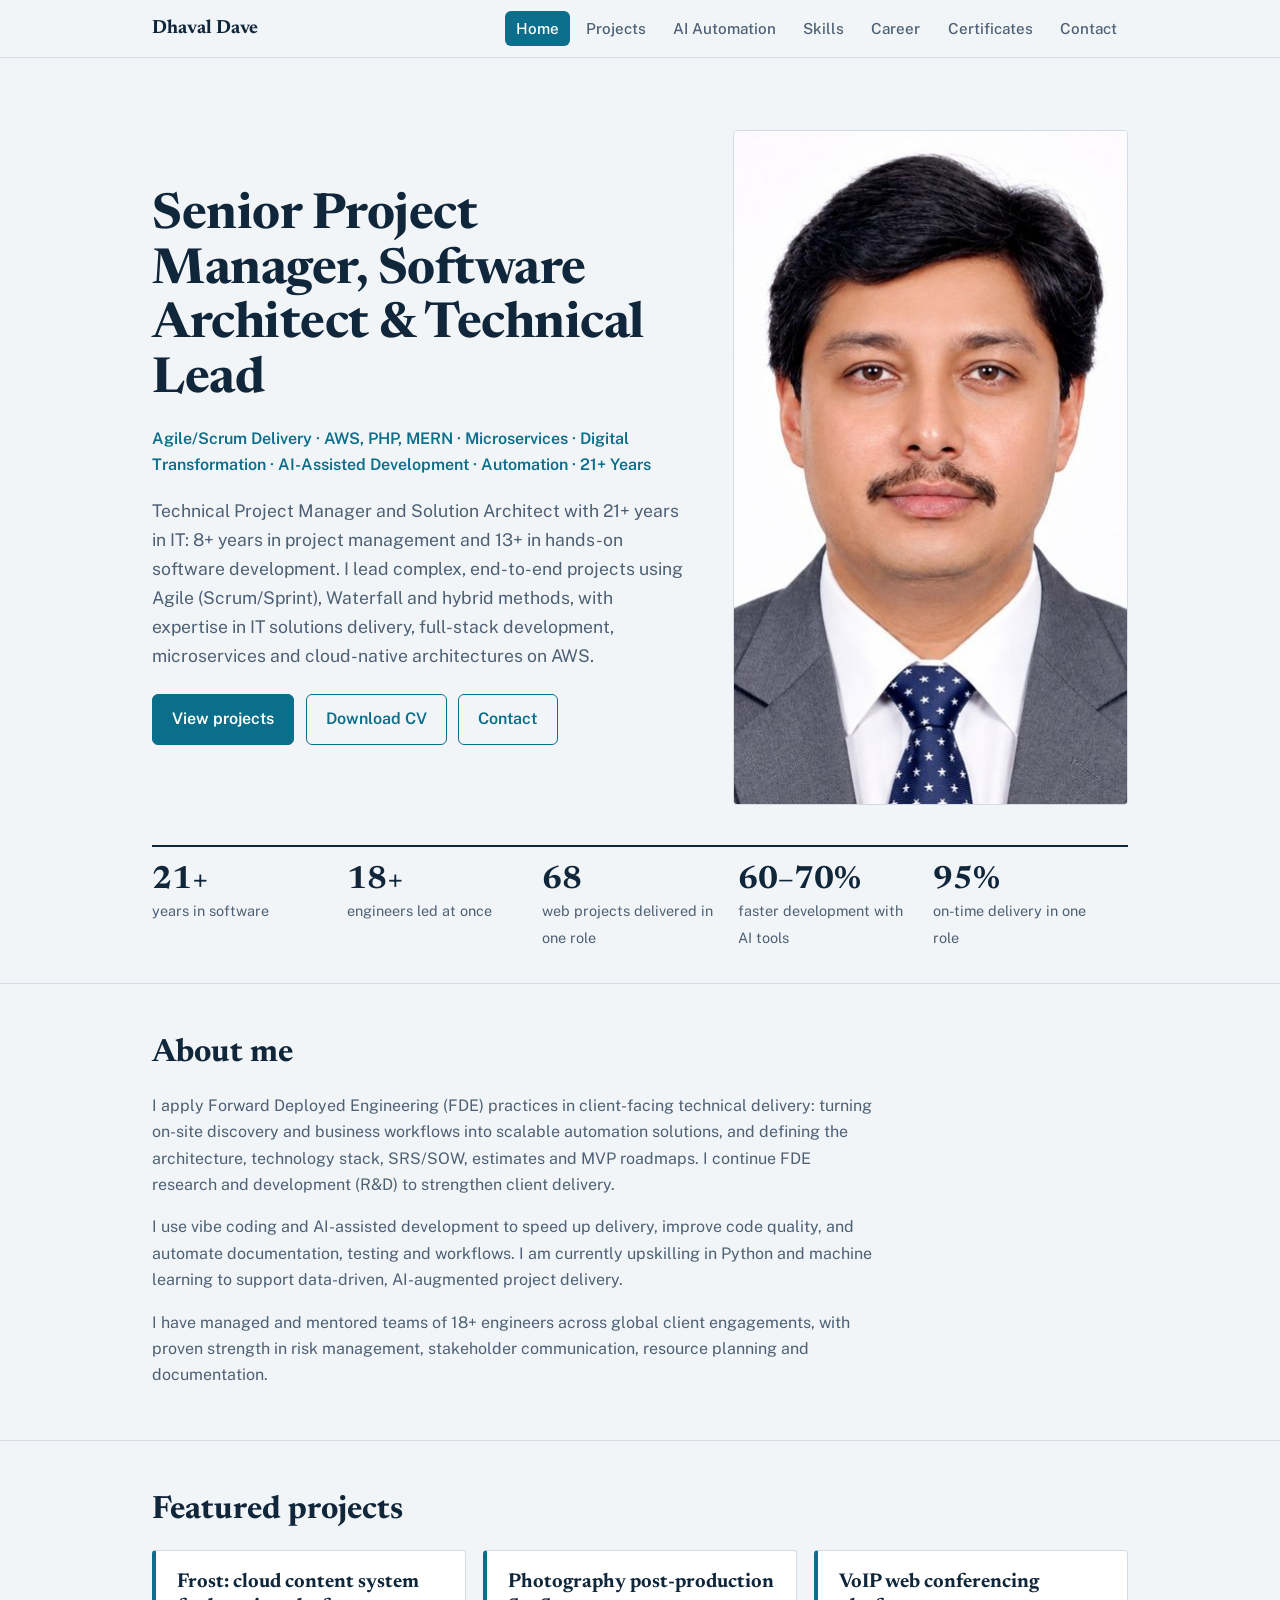
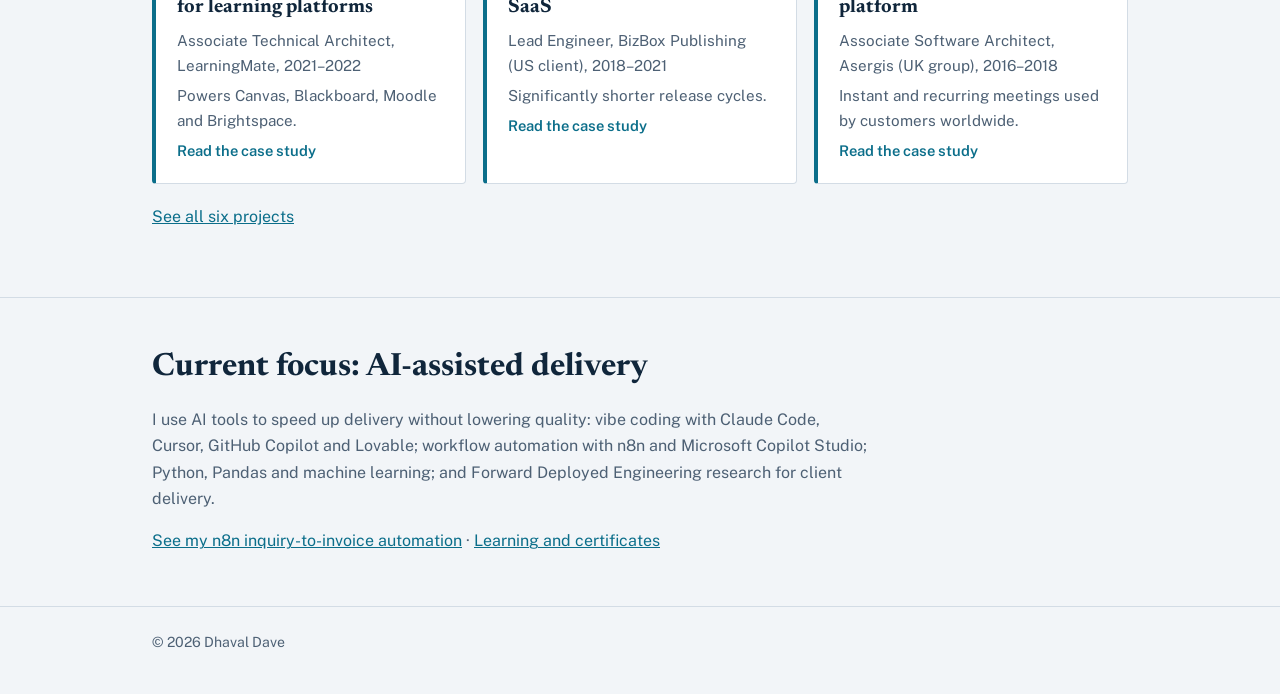
==== index.html @ f2d5f471 "Updated Certificate link" ====
<!DOCTYPE html>
<html lang="en"><head><meta charset="utf-8"><meta name="viewport" content="width=device-width, initial-scale=1">
<title>Senior Project Manager, Software Architect &amp; Technical Lead | Dhaval Dave</title><meta name="description" content="Dhaval Dave: Technical Project Manager and Solution Architect, 21+ years.">
<link rel="preconnect" href="https://fonts.googleapis.com"><link rel="preconnect" href="https://fonts.gstatic.com" crossorigin>
<link href="https://fonts.googleapis.com/css2?family=Newsreader:opsz,wght@6..72,500;6..72,700&family=Public+Sans:wght@400;500;600&display=swap" rel="stylesheet">
<link rel="stylesheet" href="style.css"></head><body>
<header class="top"><div class="wrap"><a class="brand" href="index.html">Dhaval Dave</a><nav aria-label="Main"><a href="index.html" aria-current="page">Home</a><a href="projects.html">Projects</a><a href="automation.html">AI Automation</a><a href="skills.html">Skills</a><a href="career.html">Career</a><a href="certificates.html">Certificates</a><a href="contact.html">Contact</a></nav></div></header>
<main><div class="wrap"><div class="hero"><div>
<h1>Senior Project Manager, Software Architect &amp; Technical Lead</h1>
<p class="tagline">Agile/Scrum Delivery · AWS, PHP, MERN · Microservices · Digital Transformation · AI-Assisted Development · Automation · 21+ Years</p>
<p class="lead">Technical Project Manager and Solution Architect with 21+ years in IT: 8+ years in project management and 13+ in hands-on software development. I lead complex, end-to-end projects using Agile (Scrum/Sprint), Waterfall and hybrid methods, with expertise in IT solutions delivery, full-stack development, microservices and cloud-native architectures on AWS.</p>
<div class="btns"><a class="btn primary" href="projects.html">View projects</a><a class="btn" href="Dhaval_Dave_21_exp_new.pdf" download>Download CV</a><a class="btn" href="contact.html">Contact</a></div></div>
<img class="photo" src="photo.jpg" alt="Portrait of Dhaval Dave in a grey suit and blue tie" width="900" height="675"></div>
<div class="ledger" aria-label="Career numbers"><div><b>21+</b><span>years in software</span></div><div><b>18+</b><span>engineers led at once</span></div><div><b>68</b><span>web projects delivered in one role</span></div><div><b>60–70%</b><span>faster development with AI tools</span></div><div><b>95%</b><span>on-time delivery in one role</span></div></div></div>
<section><div class="wrap"><h2>About me</h2><div class="detail">
<p>I apply Forward Deployed Engineering (FDE) practices in client-facing technical delivery: turning on-site discovery and business workflows into scalable automation solutions, and defining the architecture, technology stack, SRS/SOW, estimates and MVP roadmaps. I continue FDE research and development (R&amp;D) to strengthen client delivery.</p>
<p style="margin-top:1rem">I use vibe coding and AI-assisted development to speed up delivery, improve code quality, and automate documentation, testing and workflows. I am currently upskilling in Python and machine learning to support data-driven, AI-augmented project delivery.</p>
<p style="margin-top:1rem">I have managed and mentored teams of 18+ engineers across global client engagements, with proven strength in risk management, stakeholder communication, resource planning and documentation.</p>
</div></div></section>
<section><div class="wrap"><h2>Featured projects</h2><div class="cases"><a class="card" href="project-frost.html"><h3>Frost: cloud content system for learning platforms</h3><p>Associate Technical Architect, LearningMate, 2021–2022</p><p>Powers Canvas, Blackboard, Moodle and Brightspace.</p><span class="more">Read the case study</span></a><a class="card" href="project-photo-saas.html"><h3>Photography post-production SaaS</h3><p>Lead Engineer, BizBox Publishing (US client), 2018–2021</p><p>Significantly shorter release cycles.</p><span class="more">Read the case study</span></a><a class="card" href="project-voip.html"><h3>VoIP web conferencing platform</h3><p>Associate Software Architect, Asergis (UK group), 2016–2018</p><p>Instant and recurring meetings used by customers worldwide.</p><span class="more">Read the case study</span></a></div><p style="margin-top:1.2rem"><a href="projects.html">See all six projects</a></p></div></section>
<section><div class="wrap"><h2>Current focus: AI-assisted delivery</h2><div class="detail"><p style="margin:0">I use AI tools to speed up delivery without lowering quality: vibe coding with Claude Code, Cursor, GitHub Copilot and Lovable; workflow automation with n8n and Microsoft Copilot Studio; Python, Pandas and machine learning; and Forward Deployed Engineering research for client delivery.</p><p style="margin:1rem 0 0"><a href="automation.html">See my n8n inquiry-to-invoice automation</a> · <a href="certificates.html">Learning and certificates</a></p></div></div></section></main>
<footer><div class="wrap">© 2026 Dhaval Dave</div></footer></body></html>
---- style.css ----
:root{--bg:#f2f5f8;--surface:#fff;--ink:#10263b;--muted:#4d6074;--line:#d3dce5;--accent:#0b6e8a;--accent-ink:#fff;
--serif:"Newsreader",Georgia,"Times New Roman",serif;--sans:"Public Sans",system-ui,-apple-system,"Segoe UI",Roboto,sans-serif;color-scheme:light}
@media (prefers-color-scheme:dark){:root{--bg:#0d1a27;--surface:#142536;--ink:#e8eef4;--muted:#9bb0c3;--line:#243a50;--accent:#5cc4de;--accent-ink:#06202b;color-scheme:dark}}
*{box-sizing:border-box}html{scroll-behavior:smooth}
body{margin:0;background:var(--bg);color:var(--ink);font:400 1rem/1.65 var(--sans);-webkit-text-size-adjust:100%}
a{color:var(--accent)}:focus-visible{outline:3px solid var(--accent);outline-offset:3px;border-radius:4px}
.wrap{max-width:1040px;margin:0 auto;padding:0 clamp(1.1rem,4vw,2rem)}
header.top{position:sticky;top:0;z-index:5;background:var(--bg);border-bottom:1px solid var(--line)}
header.top .wrap{display:flex;align-items:center;justify-content:space-between;gap:.6rem 1.5rem;flex-wrap:wrap;padding-top:.7rem;padding-bottom:.7rem}
.brand{font:700 1.2rem var(--serif);color:var(--ink);text-decoration:none}
nav{display:flex;gap:.2rem .3rem;flex-wrap:wrap}
nav a{color:var(--muted);text-decoration:none;font-weight:500;font-size:.95rem;padding:.3rem .7rem;border-radius:6px}
nav a:hover{color:var(--ink)}nav a[aria-current="page"]{background:var(--accent);color:var(--accent-ink)}
.hero{display:grid;grid-template-columns:1.35fr 1fr;gap:clamp(1.5rem,4vw,3rem);align-items:center;padding:clamp(2rem,6vw,4.5rem) 0 clamp(1.5rem,4vw,2.5rem)}
.hero h1{font:700 clamp(1.9rem,4.4vw,3.1rem)/1.1 var(--serif);margin:0 0 1.1rem;letter-spacing:-.01em}
.lead{font-size:1.1rem;color:var(--muted);max-width:60ch;margin:0 0 1.5rem}
.photo{width:100%;aspect-ratio:4/5;object-fit:cover;object-position:50% 12%;border-radius:4px;border:1px solid var(--line);display:block}
.btns{display:flex;flex-wrap:wrap;gap:.7rem}
.btn{display:inline-block;padding:.7rem 1.2rem;border-radius:6px;border:1.5px solid var(--accent);color:var(--accent);text-decoration:none;font-weight:600}
.btn.primary{background:var(--accent);color:var(--accent-ink)}
.ledger{display:grid;grid-template-columns:repeat(auto-fit,minmax(150px,1fr));border-top:2px solid var(--ink);margin-bottom:1rem}
.ledger div{padding:1rem 1rem 1rem 0}.ledger b{display:block;font:700 2rem/1.1 var(--serif)}.ledger span{font-size:.9rem;color:var(--muted)}
section,.page{padding:clamp(2rem,5vw,3.2rem) 0}section{border-top:1px solid var(--line)}
h1.pt{font:700 clamp(2rem,5vw,3rem)/1.1 var(--serif);margin:0 0 .6rem}
h2{font:700 clamp(1.5rem,3.5vw,2rem)/1.15 var(--serif);margin:0 0 1.3rem}
h3{font:700 1.25rem/1.25 var(--serif);margin:0 0 .5rem}
.cases{display:grid;grid-template-columns:repeat(auto-fit,minmax(min(100%,300px),1fr));gap:1.1rem}
.card{display:block;background:var(--surface);border:1px solid var(--line);border-left:4px solid var(--accent);border-radius:4px;padding:1.2rem 1.3rem;color:var(--ink);text-decoration:none}
.card:hover h3{text-decoration:underline}.card p{margin:.3rem 0;color:var(--muted);font-size:.95rem}.card .more{color:var(--accent);font-weight:600;font-size:.92rem}
.meta{font-size:.9rem;color:var(--muted);margin:0 0 1rem}
.detail{max-width:72ch}.detail h2{font-size:1.2rem;margin:1.6rem 0 .4rem}.detail p,.detail ul{margin:0;color:var(--muted)}.detail ul{padding-left:1.2rem}
.crumb{font-size:.92rem;margin-bottom:1rem}
.pn{display:flex;justify-content:space-between;gap:1rem;flex-wrap:wrap;margin-top:2.5rem;padding-top:1.2rem;border-top:1px solid var(--line)}
.skills{display:grid;grid-template-columns:repeat(auto-fit,minmax(min(100%,260px),1fr));gap:1.2rem}
.skills .card h3{font:600 1.05rem var(--sans)}
.rail{list-style:none;margin:0;padding:0 0 0 1.2rem;border-left:2px solid var(--line)}
.rail li{position:relative;padding:0 0 1.6rem 1.2rem}.rail li::before{content:"";position:absolute;left:-1.72rem;top:.5rem;width:.75rem;height:.75rem;border-radius:50%;background:var(--accent)}
.rail .yr{font-weight:600;color:var(--accent);font-size:.9rem}.rail strong{display:block;font-size:1.05rem}.rail .co{color:var(--muted);font-size:.93rem}
.rail ul{margin:.4rem 0 0;padding-left:1.1rem;color:var(--muted);font-size:.95rem;max-width:70ch}
.big{font:700 clamp(1.3rem,4vw,2rem) var(--serif);word-break:break-all}
footer{padding:1.5rem 0 2.5rem;color:var(--muted);font-size:.88rem;border-top:1px solid var(--line)}
@media (max-width:760px){.hero{grid-template-columns:1fr}.photo{max-width:340px;order:-1}}
@media (prefers-reduced-motion:reduce){html{scroll-behavior:auto}}

.diagram{overflow-x:auto;background:var(--surface);border:1px solid var(--line);border-radius:4px;padding:1rem;margin:.4rem 0 .4rem}
.diagram svg{display:block;width:100%;height:auto}
.tagline{font-weight:600;color:var(--accent);margin:0 0 1.1rem;max-width:60ch}
.cert img{width:100%;height:auto;display:block;border:1px solid var(--line);border-radius:4px;margin-bottom:.8rem}
.plain{max-width:72ch;padding-left:1.2rem;color:var(--muted)}.plain li{margin:.45rem 0}.plain strong{color:var(--ink)}
.cap{font-size:.88rem;color:var(--muted);margin:.4rem 0 0}
.steps{display:grid;grid-template-columns:repeat(auto-fit,minmax(min(100%,250px),1fr));gap:1rem;margin-bottom:1rem}
.step{max-width:72ch;padding:1.6rem 0;border-top:1px solid var(--line)}.step h2{margin-bottom:.5rem}.step p,.step ul{margin:.3rem 0;color:var(--muted)}.step ul{padding-left:1.2rem}
.tag{display:inline-block;font-size:.8rem;font-weight:600;color:var(--accent);border:1px solid var(--accent);border-radius:99px;padding:.05rem .6rem;margin:0 .3rem .3rem 0}
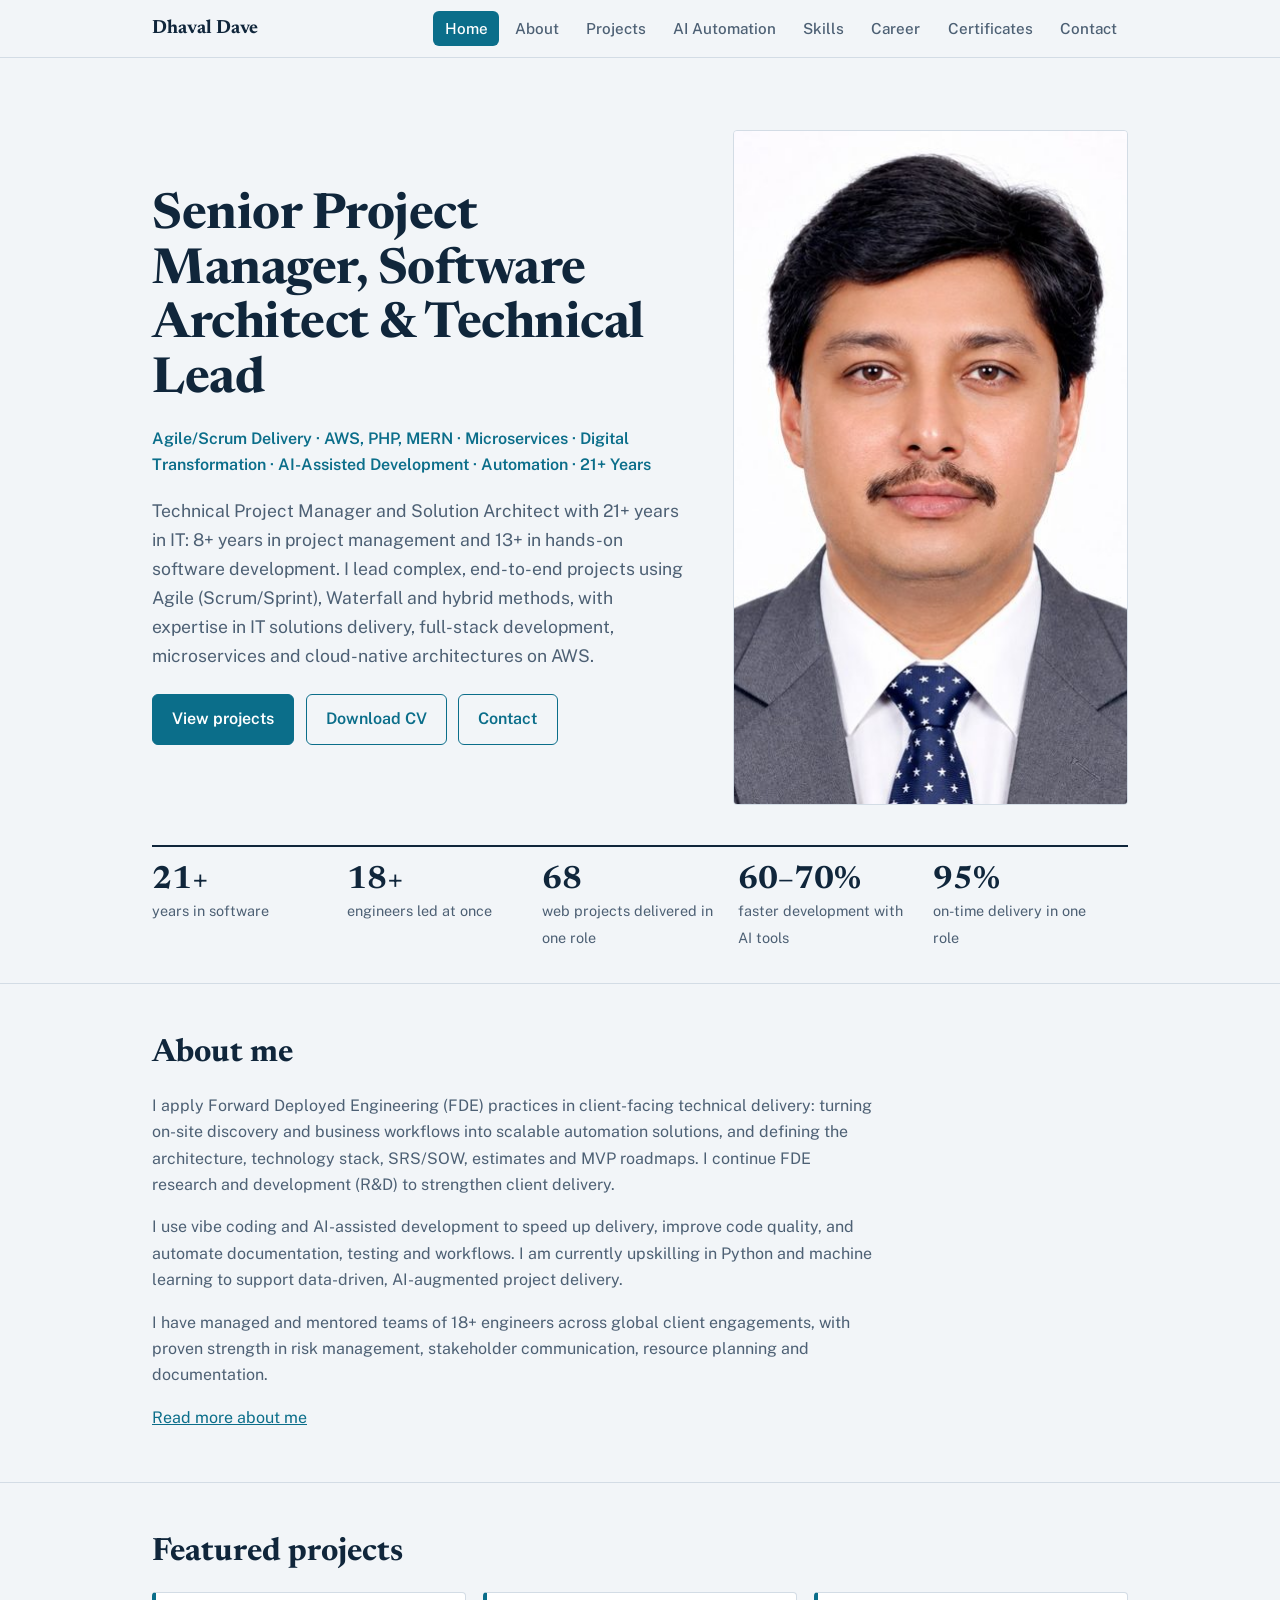
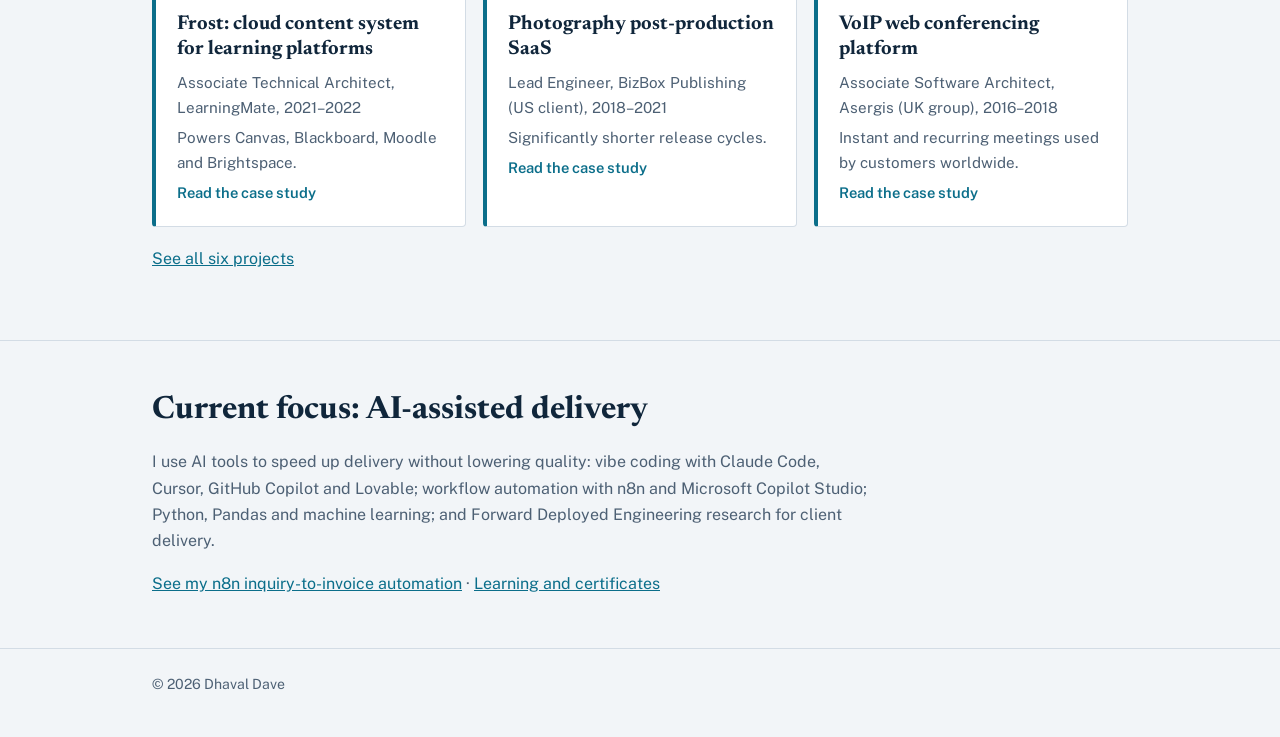
==== commit 55a8407e: "Added About Link" ====
--- a/index.html
+++ b/index.html
@@ -4,7 +4,7 @@
 <link rel="preconnect" href="https://fonts.googleapis.com"><link rel="preconnect" href="https://fonts.gstatic.com" crossorigin>
 <link href="https://fonts.googleapis.com/css2?family=Newsreader:opsz,wght@6..72,500;6..72,700&family=Public+Sans:wght@400;500;600&display=swap" rel="stylesheet">
 <link rel="stylesheet" href="style.css"></head><body>
-<header class="top"><div class="wrap"><a class="brand" href="index.html">Dhaval Dave</a><nav aria-label="Main"><a href="index.html" aria-current="page">Home</a><a href="projects.html">Projects</a><a href="automation.html">AI Automation</a><a href="skills.html">Skills</a><a href="career.html">Career</a><a href="certificates.html">Certificates</a><a href="contact.html">Contact</a></nav></div></header>
+<header class="top"><div class="wrap"><a class="brand" href="index.html">Dhaval Dave</a><nav aria-label="Main"><a href="index.html" aria-current="page">Home</a><a href="about.html">About</a><a href="projects.html">Projects</a><a href="automation.html">AI Automation</a><a href="skills.html">Skills</a><a href="career.html">Career</a><a href="certificates.html">Certificates</a><a href="contact.html">Contact</a></nav></div></header>
 <main><div class="wrap"><div class="hero"><div>
 <h1>Senior Project Manager, Software Architect &amp; Technical Lead</h1>
 <p class="tagline">Agile/Scrum Delivery · AWS, PHP, MERN · Microservices · Digital Transformation · AI-Assisted Development · Automation · 21+ Years</p>
@@ -16,6 +16,7 @@
 <p>I apply Forward Deployed Engineering (FDE) practices in client-facing technical delivery: turning on-site discovery and business workflows into scalable automation solutions, and defining the architecture, technology stack, SRS/SOW, estimates and MVP roadmaps. I continue FDE research and development (R&amp;D) to strengthen client delivery.</p>
 <p style="margin-top:1rem">I use vibe coding and AI-assisted development to speed up delivery, improve code quality, and automate documentation, testing and workflows. I am currently upskilling in Python and machine learning to support data-driven, AI-augmented project delivery.</p>
 <p style="margin-top:1rem">I have managed and mentored teams of 18+ engineers across global client engagements, with proven strength in risk management, stakeholder communication, resource planning and documentation.</p>
+<p style="margin-top:1rem"><a href="about.html">Read more about me</a></p>
 </div></div></section>
 <section><div class="wrap"><h2>Featured projects</h2><div class="cases"><a class="card" href="project-frost.html"><h3>Frost: cloud content system for learning platforms</h3><p>Associate Technical Architect, LearningMate, 2021–2022</p><p>Powers Canvas, Blackboard, Moodle and Brightspace.</p><span class="more">Read the case study</span></a><a class="card" href="project-photo-saas.html"><h3>Photography post-production SaaS</h3><p>Lead Engineer, BizBox Publishing (US client), 2018–2021</p><p>Significantly shorter release cycles.</p><span class="more">Read the case study</span></a><a class="card" href="project-voip.html"><h3>VoIP web conferencing platform</h3><p>Associate Software Architect, Asergis (UK group), 2016–2018</p><p>Instant and recurring meetings used by customers worldwide.</p><span class="more">Read the case study</span></a></div><p style="margin-top:1.2rem"><a href="projects.html">See all six projects</a></p></div></section>
 <section><div class="wrap"><h2>Current focus: AI-assisted delivery</h2><div class="detail"><p style="margin:0">I use AI tools to speed up delivery without lowering quality: vibe coding with Claude Code, Cursor, GitHub Copilot and Lovable; workflow automation with n8n and Microsoft Copilot Studio; Python, Pandas and machine learning; and Forward Deployed Engineering research for client delivery.</p><p style="margin:1rem 0 0"><a href="automation.html">See my n8n inquiry-to-invoice automation</a> · <a href="certificates.html">Learning and certificates</a></p></div></div></section></main>
--- a/style.css
+++ b/style.css
@@ -47,6 +47,9 @@
 .tagline{font-weight:600;color:var(--accent);margin:0 0 1.1rem;max-width:60ch}
 .cert img{width:100%;height:auto;display:block;border:1px solid var(--line);border-radius:4px;margin-bottom:.8rem}
 .plain{max-width:72ch;padding-left:1.2rem;color:var(--muted)}.plain li{margin:.45rem 0}.plain strong{color:var(--ink)}
+.trow{display:grid;grid-template-columns:210px 1fr;border-top:1px solid var(--line)}.trow:last-child{border-bottom:1px solid var(--line)}.trow b{padding:.7rem 1rem .7rem 0;font-weight:600}.trow span{padding:.7rem 0;color:var(--muted)}
+@media (max-width:640px){.trow{grid-template-columns:1fr}.trow b{padding-bottom:0}.trow span{padding-top:.1rem}}
+.chips .tag{font-size:.9rem;padding:.2rem .8rem;margin:0 .4rem .5rem 0}
 .cap{font-size:.88rem;color:var(--muted);margin:.4rem 0 0}
 .steps{display:grid;grid-template-columns:repeat(auto-fit,minmax(min(100%,250px),1fr));gap:1rem;margin-bottom:1rem}
 .step{max-width:72ch;padding:1.6rem 0;border-top:1px solid var(--line)}.step h2{margin-bottom:.5rem}.step p,.step ul{margin:.3rem 0;color:var(--muted)}.step ul{padding-left:1.2rem}
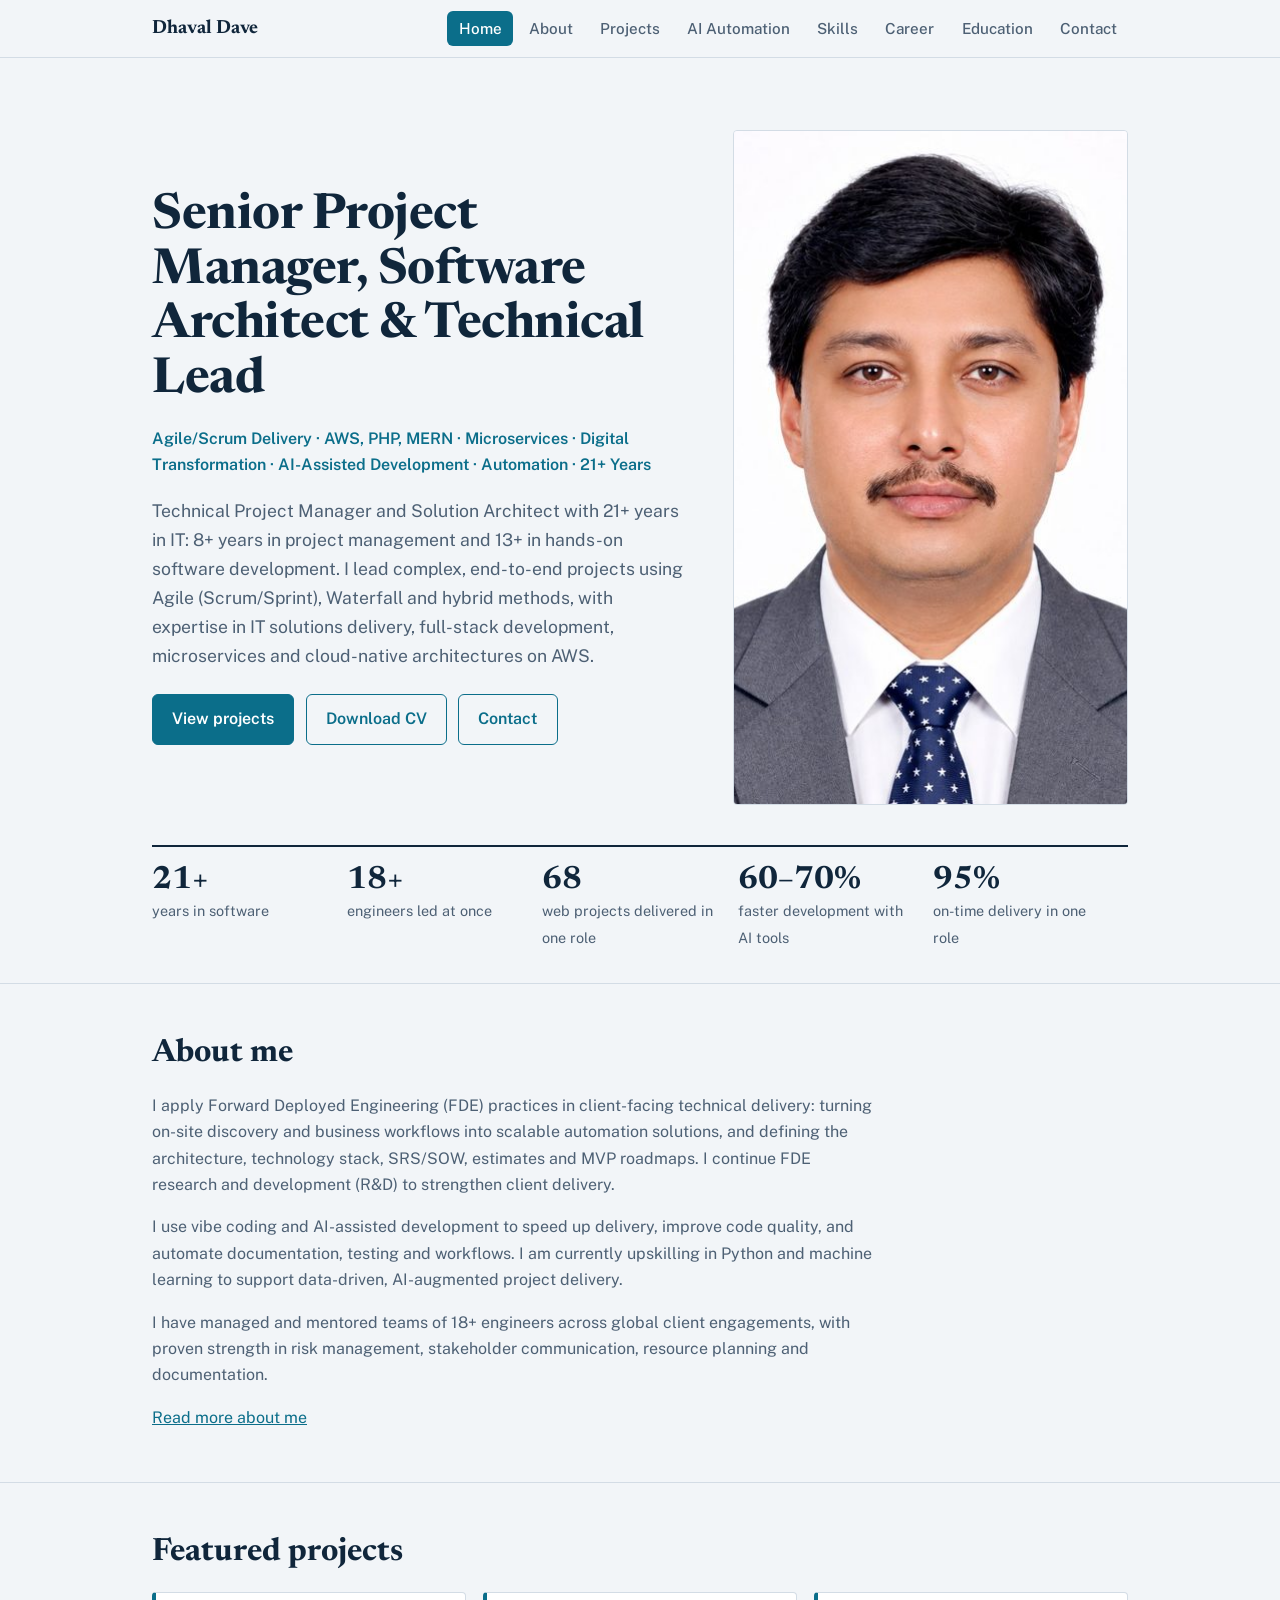
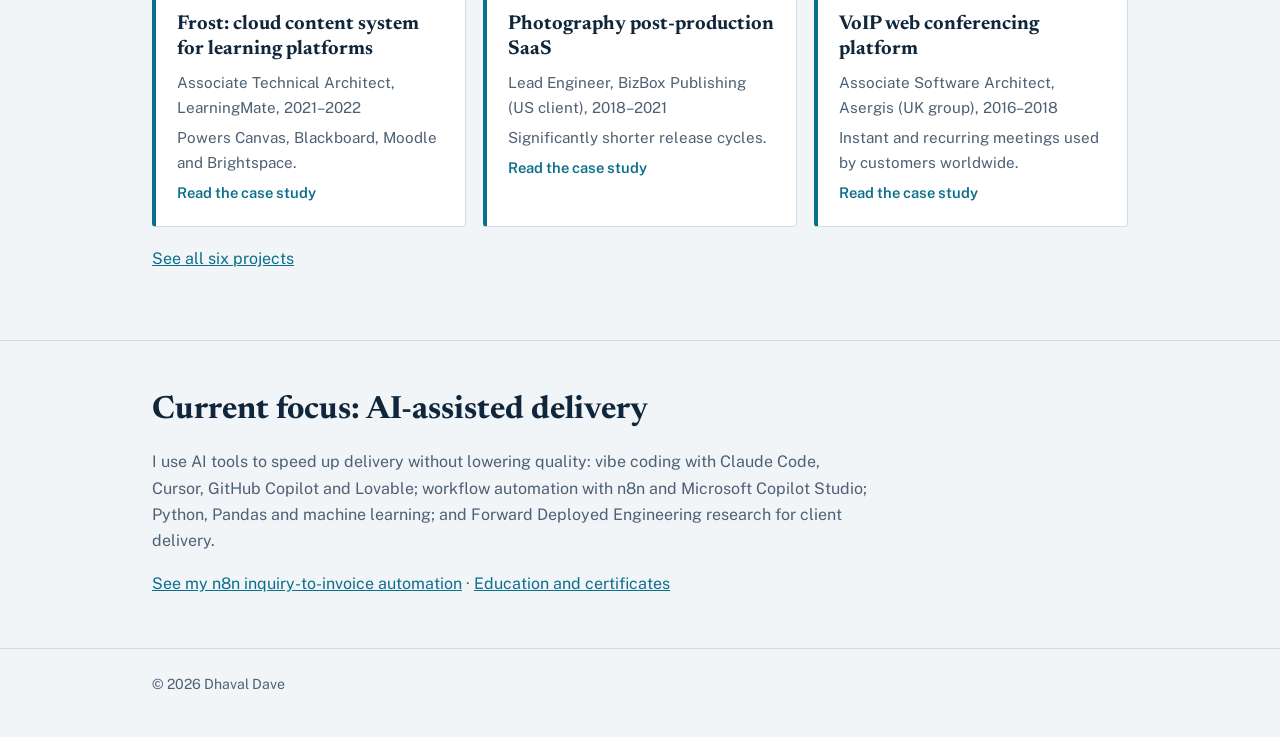
==== commit 820361fe: "Remove certificate.html & added educational.html" ====
--- a/index.html
+++ b/index.html
@@ -4,7 +4,7 @@
 <link rel="preconnect" href="https://fonts.googleapis.com"><link rel="preconnect" href="https://fonts.gstatic.com" crossorigin>
 <link href="https://fonts.googleapis.com/css2?family=Newsreader:opsz,wght@6..72,500;6..72,700&family=Public+Sans:wght@400;500;600&display=swap" rel="stylesheet">
 <link rel="stylesheet" href="style.css"></head><body>
-<header class="top"><div class="wrap"><a class="brand" href="index.html">Dhaval Dave</a><nav aria-label="Main"><a href="index.html" aria-current="page">Home</a><a href="about.html">About</a><a href="projects.html">Projects</a><a href="automation.html">AI Automation</a><a href="skills.html">Skills</a><a href="career.html">Career</a><a href="certificates.html">Certificates</a><a href="contact.html">Contact</a></nav></div></header>
+<header class="top"><div class="wrap"><a class="brand" href="index.html">Dhaval Dave</a><nav aria-label="Main"><a href="index.html" aria-current="page">Home</a><a href="about.html">About</a><a href="projects.html">Projects</a><a href="automation.html">AI Automation</a><a href="skills.html">Skills</a><a href="career.html">Career</a><a href="education.html">Education</a><a href="contact.html">Contact</a></nav></div></header>
 <main><div class="wrap"><div class="hero"><div>
 <h1>Senior Project Manager, Software Architect &amp; Technical Lead</h1>
 <p class="tagline">Agile/Scrum Delivery · AWS, PHP, MERN · Microservices · Digital Transformation · AI-Assisted Development · Automation · 21+ Years</p>
@@ -19,5 +19,5 @@
 <p style="margin-top:1rem"><a href="about.html">Read more about me</a></p>
 </div></div></section>
 <section><div class="wrap"><h2>Featured projects</h2><div class="cases"><a class="card" href="project-frost.html"><h3>Frost: cloud content system for learning platforms</h3><p>Associate Technical Architect, LearningMate, 2021–2022</p><p>Powers Canvas, Blackboard, Moodle and Brightspace.</p><span class="more">Read the case study</span></a><a class="card" href="project-photo-saas.html"><h3>Photography post-production SaaS</h3><p>Lead Engineer, BizBox Publishing (US client), 2018–2021</p><p>Significantly shorter release cycles.</p><span class="more">Read the case study</span></a><a class="card" href="project-voip.html"><h3>VoIP web conferencing platform</h3><p>Associate Software Architect, Asergis (UK group), 2016–2018</p><p>Instant and recurring meetings used by customers worldwide.</p><span class="more">Read the case study</span></a></div><p style="margin-top:1.2rem"><a href="projects.html">See all six projects</a></p></div></section>
-<section><div class="wrap"><h2>Current focus: AI-assisted delivery</h2><div class="detail"><p style="margin:0">I use AI tools to speed up delivery without lowering quality: vibe coding with Claude Code, Cursor, GitHub Copilot and Lovable; workflow automation with n8n and Microsoft Copilot Studio; Python, Pandas and machine learning; and Forward Deployed Engineering research for client delivery.</p><p style="margin:1rem 0 0"><a href="automation.html">See my n8n inquiry-to-invoice automation</a> · <a href="certificates.html">Learning and certificates</a></p></div></div></section></main>
+<section><div class="wrap"><h2>Current focus: AI-assisted delivery</h2><div class="detail"><p style="margin:0">I use AI tools to speed up delivery without lowering quality: vibe coding with Claude Code, Cursor, GitHub Copilot and Lovable; workflow automation with n8n and Microsoft Copilot Studio; Python, Pandas and machine learning; and Forward Deployed Engineering research for client delivery.</p><p style="margin:1rem 0 0"><a href="automation.html">See my n8n inquiry-to-invoice automation</a> · <a href="education.html">Education and certificates</a></p></div></div></section></main>
 <footer><div class="wrap">© 2026 Dhaval Dave</div></footer></body></html>
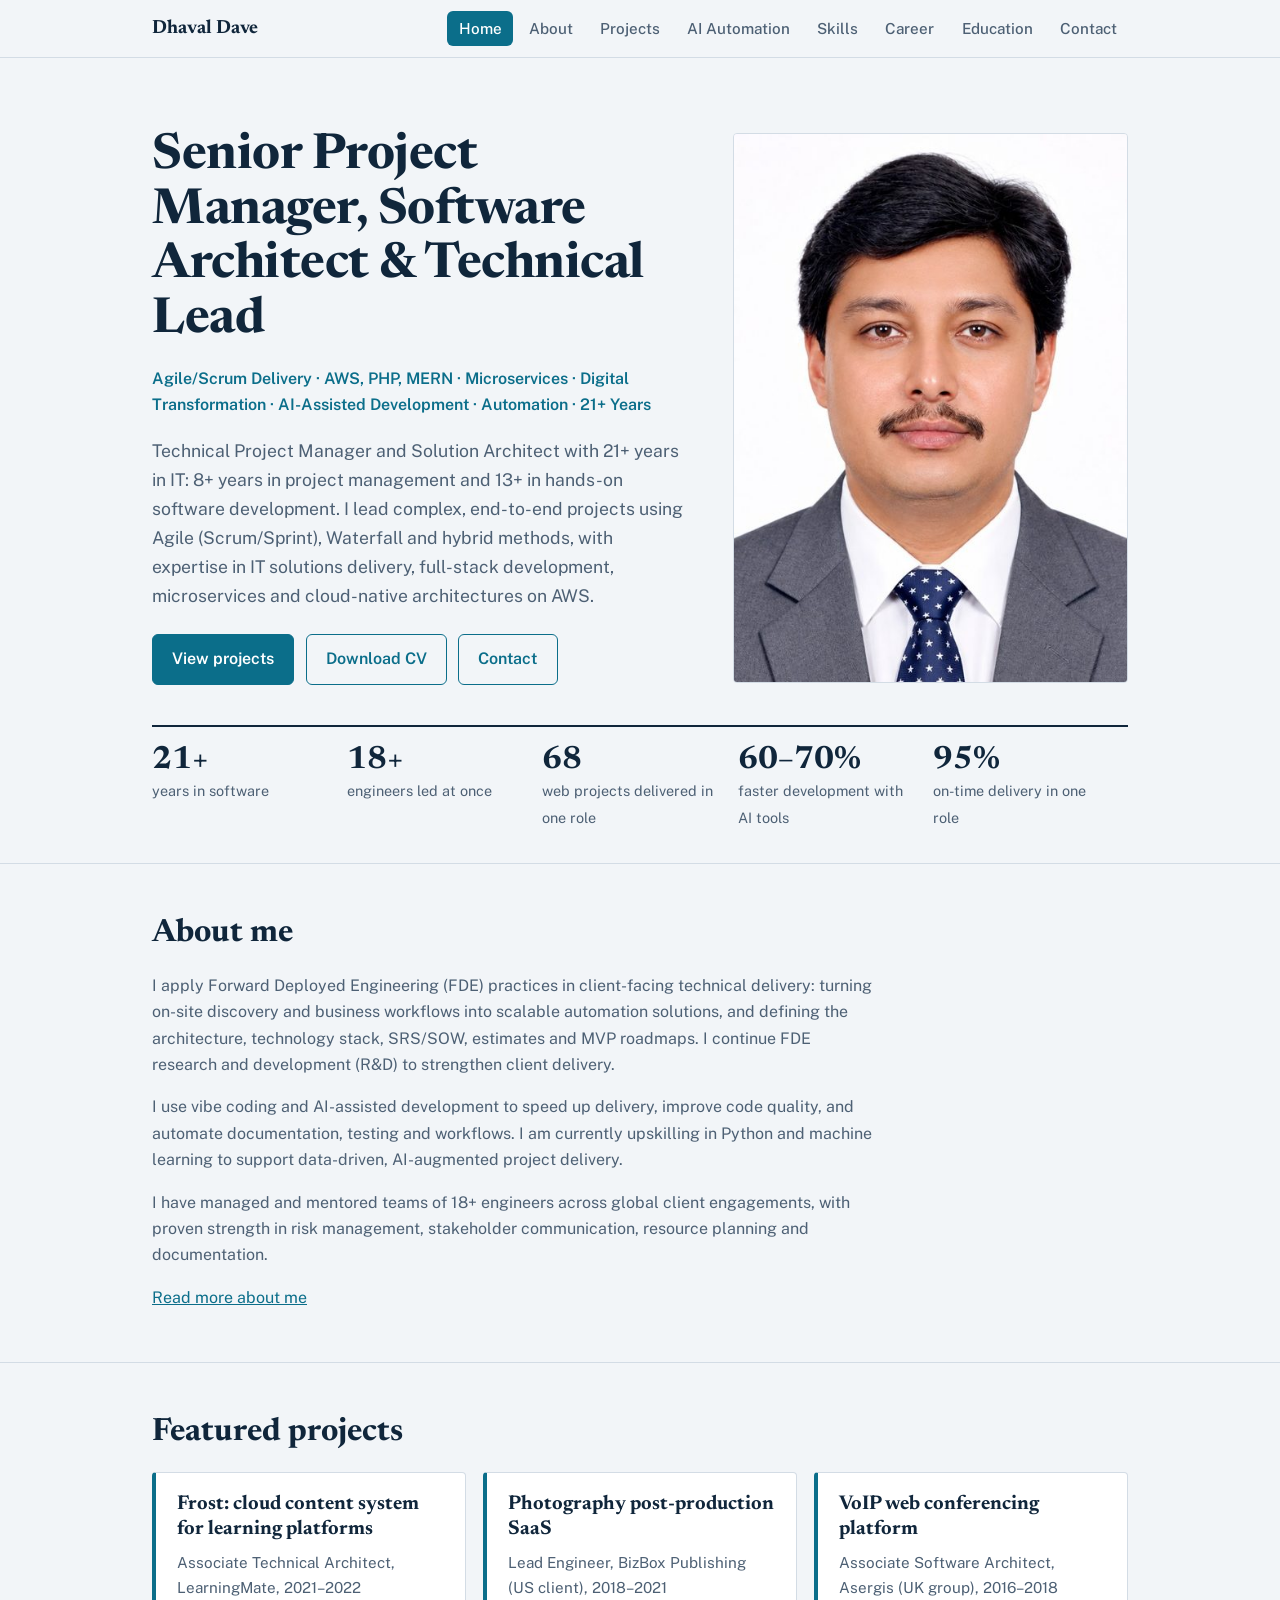
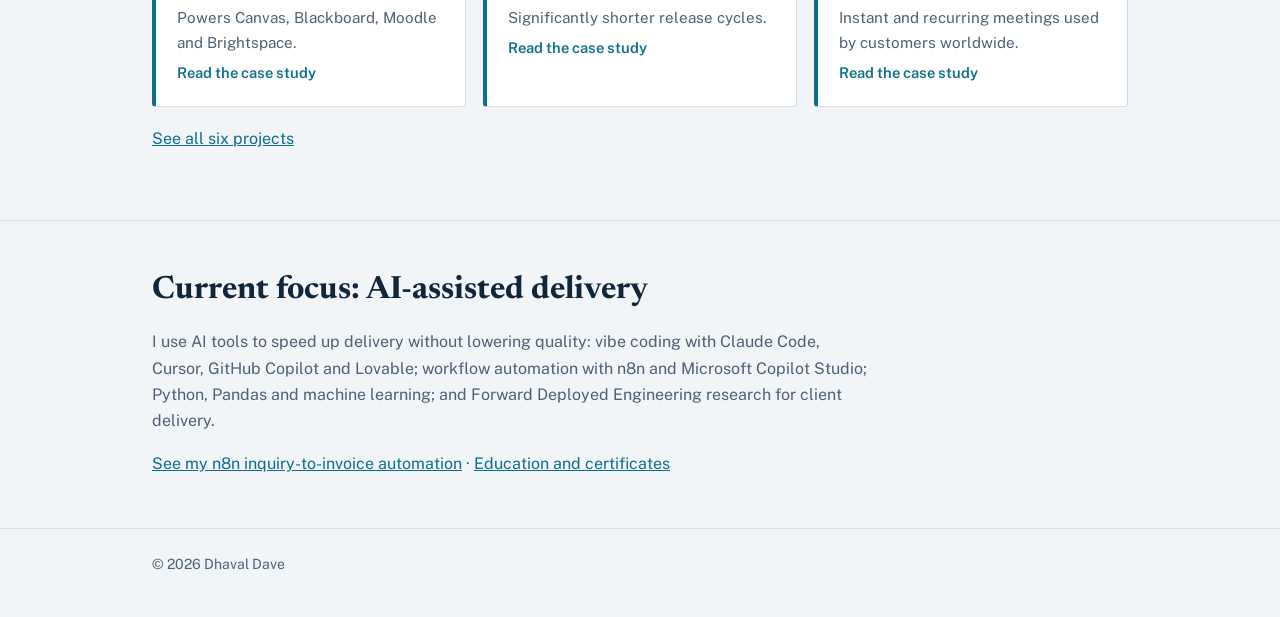
==== commit 2a702983: "Image height set" ====
--- a/index.html
+++ b/index.html
@@ -10,7 +10,7 @@
 <p class="tagline">Agile/Scrum Delivery · AWS, PHP, MERN · Microservices · Digital Transformation · AI-Assisted Development · Automation · 21+ Years</p>
 <p class="lead">Technical Project Manager and Solution Architect with 21+ years in IT: 8+ years in project management and 13+ in hands-on software development. I lead complex, end-to-end projects using Agile (Scrum/Sprint), Waterfall and hybrid methods, with expertise in IT solutions delivery, full-stack development, microservices and cloud-native architectures on AWS.</p>
 <div class="btns"><a class="btn primary" href="projects.html">View projects</a><a class="btn" href="Dhaval_Dave_21_exp_new.pdf" download>Download CV</a><a class="btn" href="contact.html">Contact</a></div></div>
-<img class="photo" src="photo.jpg" alt="Portrait of Dhaval Dave in a grey suit and blue tie" width="900" height="675"></div>
+<img class="photo" src="photo.jpg" alt="Portrait of Dhaval Dave in a grey suit and blue tie" width="900" height="550"></div>
 <div class="ledger" aria-label="Career numbers"><div><b>21+</b><span>years in software</span></div><div><b>18+</b><span>engineers led at once</span></div><div><b>68</b><span>web projects delivered in one role</span></div><div><b>60–70%</b><span>faster development with AI tools</span></div><div><b>95%</b><span>on-time delivery in one role</span></div></div></div>
 <section><div class="wrap"><h2>About me</h2><div class="detail">
 <p>I apply Forward Deployed Engineering (FDE) practices in client-facing technical delivery: turning on-site discovery and business workflows into scalable automation solutions, and defining the architecture, technology stack, SRS/SOW, estimates and MVP roadmaps. I continue FDE research and development (R&amp;D) to strengthen client delivery.</p>
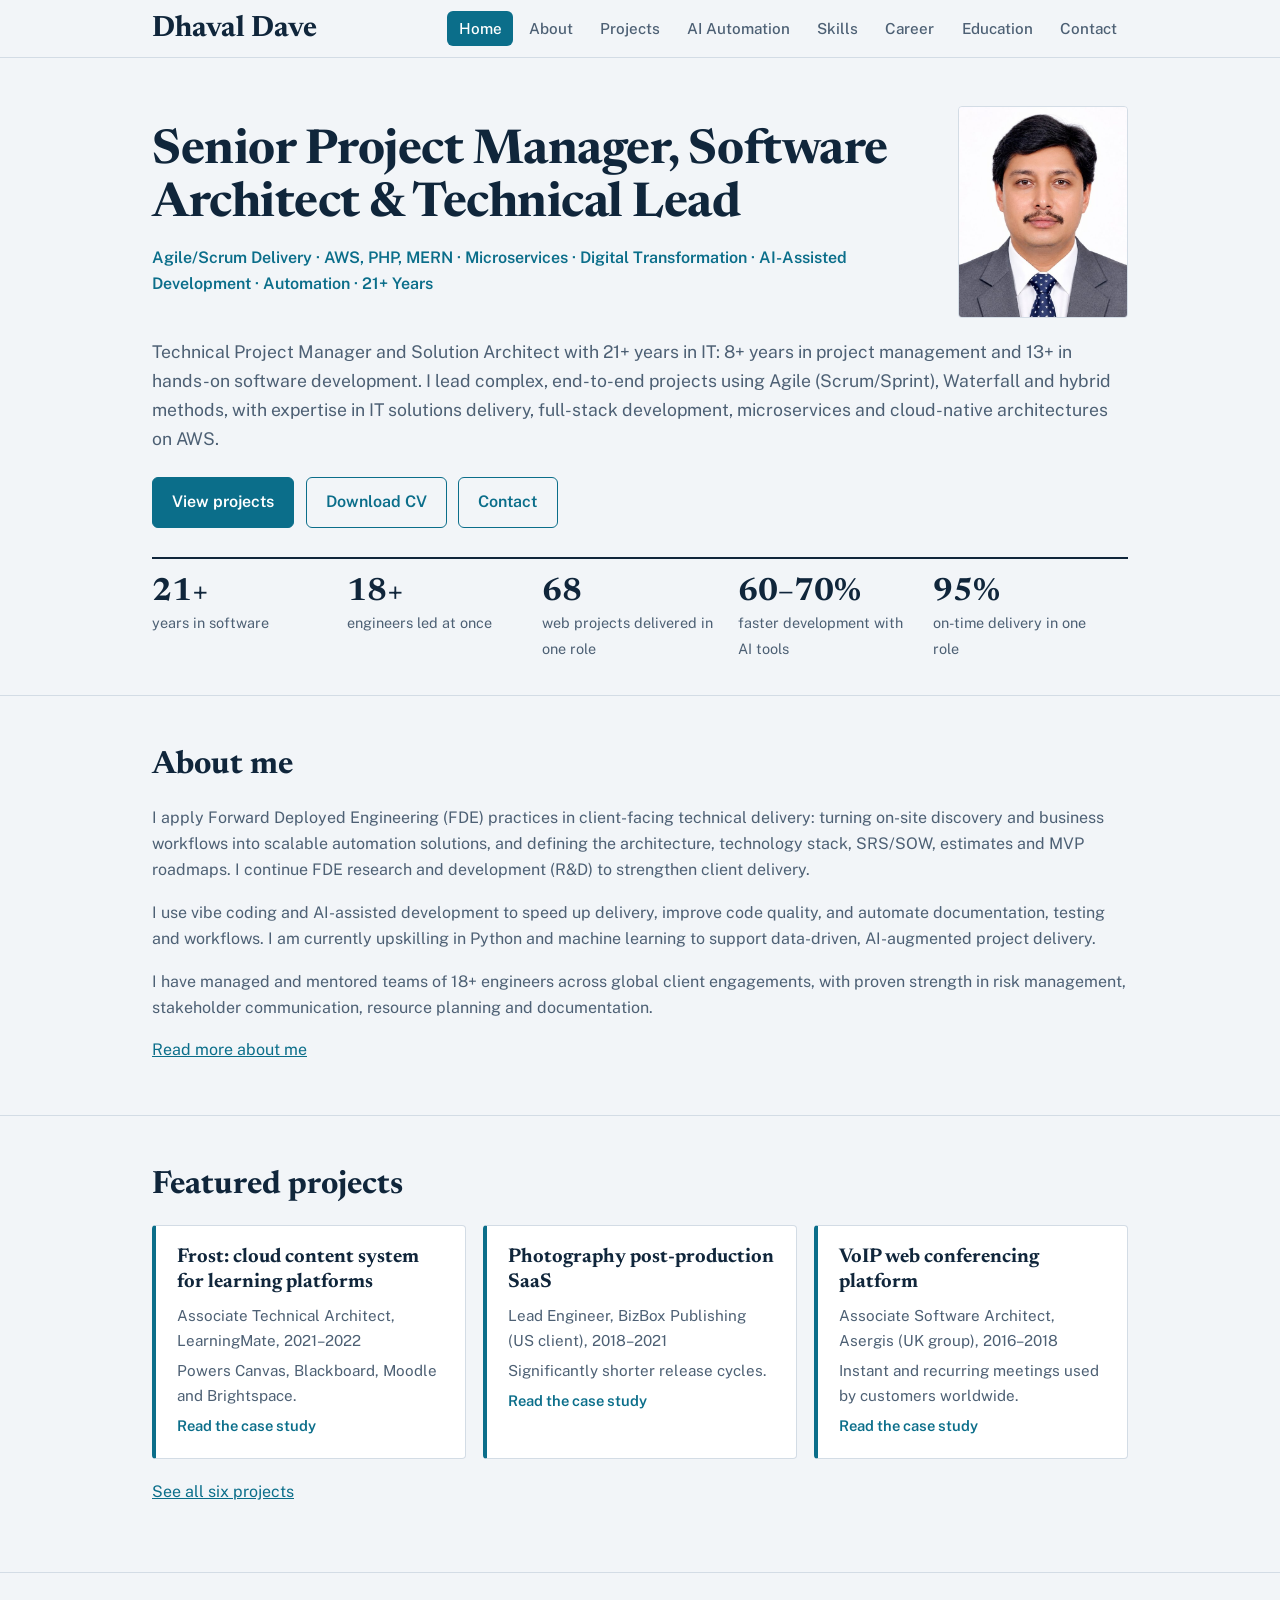
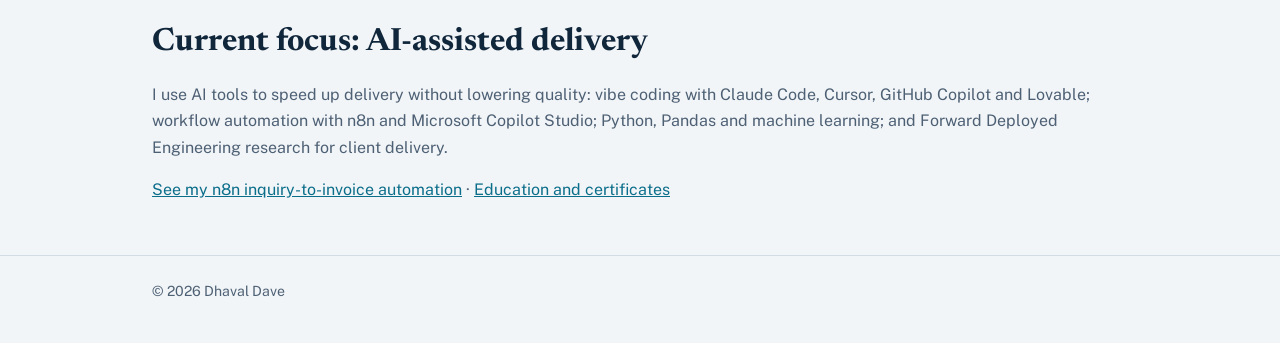
==== commit 5bc19749: "Made photo as thumnail" ====
--- a/index.html
+++ b/index.html
@@ -5,12 +5,20 @@
 <link href="https://fonts.googleapis.com/css2?family=Newsreader:opsz,wght@6..72,500;6..72,700&family=Public+Sans:wght@400;500;600&display=swap" rel="stylesheet">
 <link rel="stylesheet" href="style.css"></head><body>
 <header class="top"><div class="wrap"><a class="brand" href="index.html">Dhaval Dave</a><nav aria-label="Main"><a href="index.html" aria-current="page">Home</a><a href="about.html">About</a><a href="projects.html">Projects</a><a href="automation.html">AI Automation</a><a href="skills.html">Skills</a><a href="career.html">Career</a><a href="education.html">Education</a><a href="contact.html">Contact</a></nav></div></header>
-<main><div class="wrap"><div class="hero"><div>
+<main><style>
+.hero2{padding:clamp(1.5rem,4vw,3rem) 0 clamp(1rem,3vw,1.8rem)}
+.hero-top{display:grid;grid-template-columns:1fr auto;gap:clamp(1rem,3vw,2rem);align-items:center;margin-bottom:1.2rem}
+.hero-top h1{font:700 clamp(1.8rem,4.2vw,3rem)/1.1 var(--serif);margin:0 0 .8rem;letter-spacing:-.01em}
+.hero-top .tagline{max-width:none;margin:0}
+.thumb{width:clamp(120px,15vw,170px);aspect-ratio:4/5;object-fit:cover;object-position:50% 12%;border-radius:4px;border:1px solid var(--line);display:block}
+.hero2 .lead{max-width:100ch;margin:0 0 1.5rem}
+@media (max-width:560px){.hero-top{grid-template-columns:1fr}.thumb{order:-1;width:110px}}
+</style><div class="wrap"><div class="hero2"><div class="hero-top"><div>
 <h1>Senior Project Manager, Software Architect &amp; Technical Lead</h1>
-<p class="tagline">Agile/Scrum Delivery · AWS, PHP, MERN · Microservices · Digital Transformation · AI-Assisted Development · Automation · 21+ Years</p>
+<p class="tagline">Agile/Scrum Delivery · AWS, PHP, MERN · Microservices · Digital Transformation · AI-Assisted Development · Automation · 21+ Years</p></div>
+<img class="thumb" src="photo.jpg" alt="Portrait of Dhaval Dave in a grey suit and blue tie" width="170" height="212"></div>
 <p class="lead">Technical Project Manager and Solution Architect with 21+ years in IT: 8+ years in project management and 13+ in hands-on software development. I lead complex, end-to-end projects using Agile (Scrum/Sprint), Waterfall and hybrid methods, with expertise in IT solutions delivery, full-stack development, microservices and cloud-native architectures on AWS.</p>
 <div class="btns"><a class="btn primary" href="projects.html">View projects</a><a class="btn" href="Dhaval_Dave_21_exp_new.pdf" download>Download CV</a><a class="btn" href="contact.html">Contact</a></div></div>
-<img class="photo" src="photo.jpg" alt="Portrait of Dhaval Dave in a grey suit and blue tie" width="900" height="550"></div>
 <div class="ledger" aria-label="Career numbers"><div><b>21+</b><span>years in software</span></div><div><b>18+</b><span>engineers led at once</span></div><div><b>68</b><span>web projects delivered in one role</span></div><div><b>60–70%</b><span>faster development with AI tools</span></div><div><b>95%</b><span>on-time delivery in one role</span></div></div></div>
 <section><div class="wrap"><h2>About me</h2><div class="detail">
 <p>I apply Forward Deployed Engineering (FDE) practices in client-facing technical delivery: turning on-site discovery and business workflows into scalable automation solutions, and defining the architecture, technology stack, SRS/SOW, estimates and MVP roadmaps. I continue FDE research and development (R&amp;D) to strengthen client delivery.</p>
--- a/style.css
+++ b/style.css
@@ -7,13 +7,13 @@
 .wrap{max-width:1040px;margin:0 auto;padding:0 clamp(1.1rem,4vw,2rem)}
 header.top{position:sticky;top:0;z-index:5;background:var(--bg);border-bottom:1px solid var(--line)}
 header.top .wrap{display:flex;align-items:center;justify-content:space-between;gap:.6rem 1.5rem;flex-wrap:wrap;padding-top:.7rem;padding-bottom:.7rem}
-.brand{font:700 1.2rem var(--serif);color:var(--ink);text-decoration:none}
+.brand{font:700 1.2rem var(--serif);font-size:22pt;color:var(--ink);text-decoration:none}
 nav{display:flex;gap:.2rem .3rem;flex-wrap:wrap}
 nav a{color:var(--muted);text-decoration:none;font-weight:500;font-size:.95rem;padding:.3rem .7rem;border-radius:6px}
 nav a:hover{color:var(--ink)}nav a[aria-current="page"]{background:var(--accent);color:var(--accent-ink)}
 .hero{display:grid;grid-template-columns:1.35fr 1fr;gap:clamp(1.5rem,4vw,3rem);align-items:center;padding:clamp(2rem,6vw,4.5rem) 0 clamp(1.5rem,4vw,2.5rem)}
 .hero h1{font:700 clamp(1.9rem,4.4vw,3.1rem)/1.1 var(--serif);margin:0 0 1.1rem;letter-spacing:-.01em}
-.lead{font-size:1.1rem;color:var(--muted);max-width:60ch;margin:0 0 1.5rem}
+.lead{font-size:1.1rem;color:var(--muted);max-width:100ch;margin:0 0 1.5rem}
 .photo{width:100%;aspect-ratio:4/5;object-fit:cover;object-position:50% 12%;border-radius:4px;border:1px solid var(--line);display:block}
 .btns{display:flex;flex-wrap:wrap;gap:.7rem}
 .btn{display:inline-block;padding:.7rem 1.2rem;border-radius:6px;border:1.5px solid var(--accent);color:var(--accent);text-decoration:none;font-weight:600}
@@ -28,15 +28,15 @@
 .card{display:block;background:var(--surface);border:1px solid var(--line);border-left:4px solid var(--accent);border-radius:4px;padding:1.2rem 1.3rem;color:var(--ink);text-decoration:none}
 .card:hover h3{text-decoration:underline}.card p{margin:.3rem 0;color:var(--muted);font-size:.95rem}.card .more{color:var(--accent);font-weight:600;font-size:.92rem}
 .meta{font-size:.9rem;color:var(--muted);margin:0 0 1rem}
-.detail{max-width:72ch}.detail h2{font-size:1.2rem;margin:1.6rem 0 .4rem}.detail p,.detail ul{margin:0;color:var(--muted)}.detail ul{padding-left:1.2rem}
+.detail{max-width:100ch}.detail h2{font-size:1.2rem;margin:1.6rem 0 .4rem}.detail p,.detail ul{margin:0;color:var(--muted)}.detail ul{padding-left:1.2rem}
 .crumb{font-size:.92rem;margin-bottom:1rem}
 .pn{display:flex;justify-content:space-between;gap:1rem;flex-wrap:wrap;margin-top:2.5rem;padding-top:1.2rem;border-top:1px solid var(--line)}
 .skills{display:grid;grid-template-columns:repeat(auto-fit,minmax(min(100%,260px),1fr));gap:1.2rem}
 .skills .card h3{font:600 1.05rem var(--sans)}
 .rail{list-style:none;margin:0;padding:0 0 0 1.2rem;border-left:2px solid var(--line)}
-.rail li{position:relative;padding:0 0 1.6rem 1.2rem}.rail li::before{content:"";position:absolute;left:-1.72rem;top:.5rem;width:.75rem;height:.75rem;border-radius:50%;background:var(--accent)}
+.rail>li{position:relative;padding:0 0 1.8rem 1.2rem}.rail>li::before{content:"";position:absolute;left:-1.72rem;top:.5rem;width:.75rem;height:.75rem;border-radius:50%;background:var(--accent)}
 .rail .yr{font-weight:600;color:var(--accent);font-size:.9rem}.rail strong{display:block;font-size:1.05rem}.rail .co{color:var(--muted);font-size:.93rem}
-.rail ul{margin:.4rem 0 0;padding-left:1.1rem;color:var(--muted);font-size:.95rem;max-width:70ch}
+.rail ul{margin:.5rem 0 0;padding-left:1.2rem;list-style:disc;color:var(--muted);font-size:.95rem;max-width:100ch}.rail ul li{margin:.3rem 0;padding:0}.rail .co{display:block}
 .big{font:700 clamp(1.3rem,4vw,2rem) var(--serif);word-break:break-all}
 footer{padding:1.5rem 0 2.5rem;color:var(--muted);font-size:.88rem;border-top:1px solid var(--line)}
 @media (max-width:760px){.hero{grid-template-columns:1fr}.photo{max-width:340px;order:-1}}
